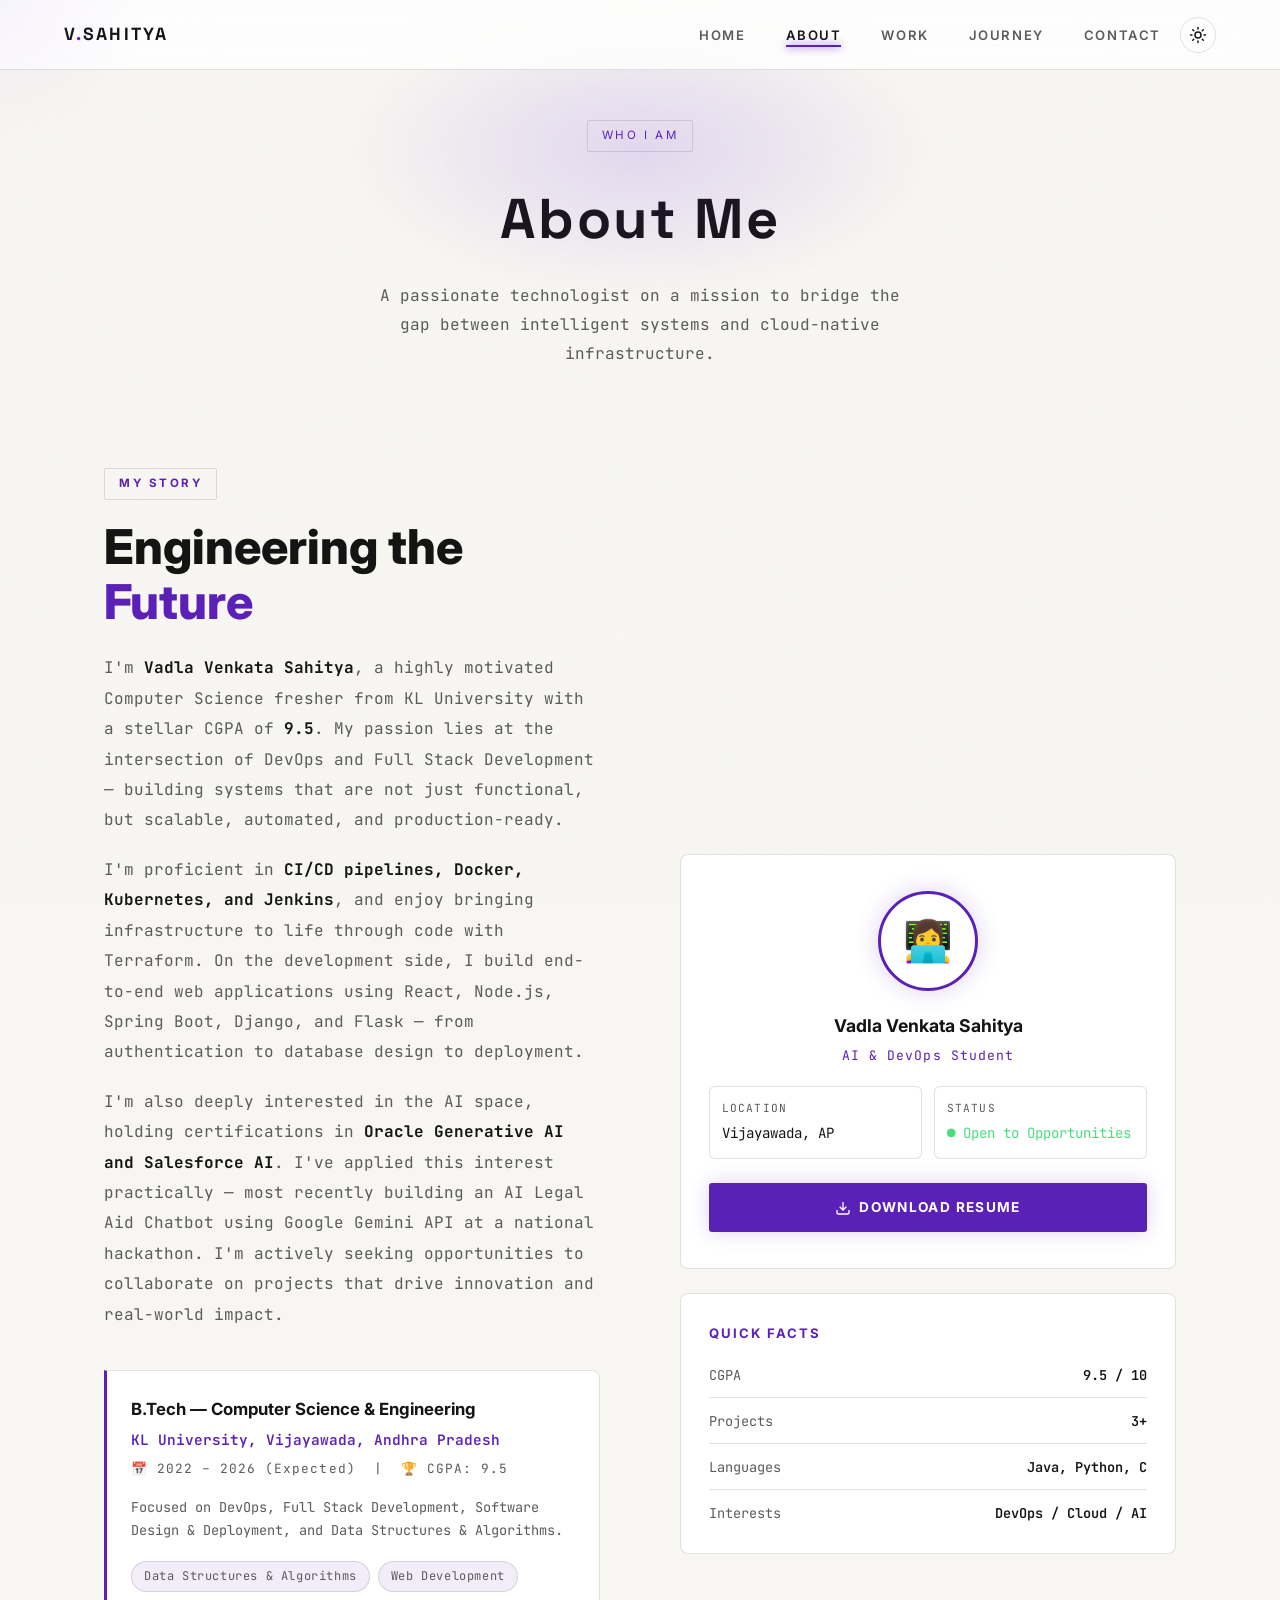
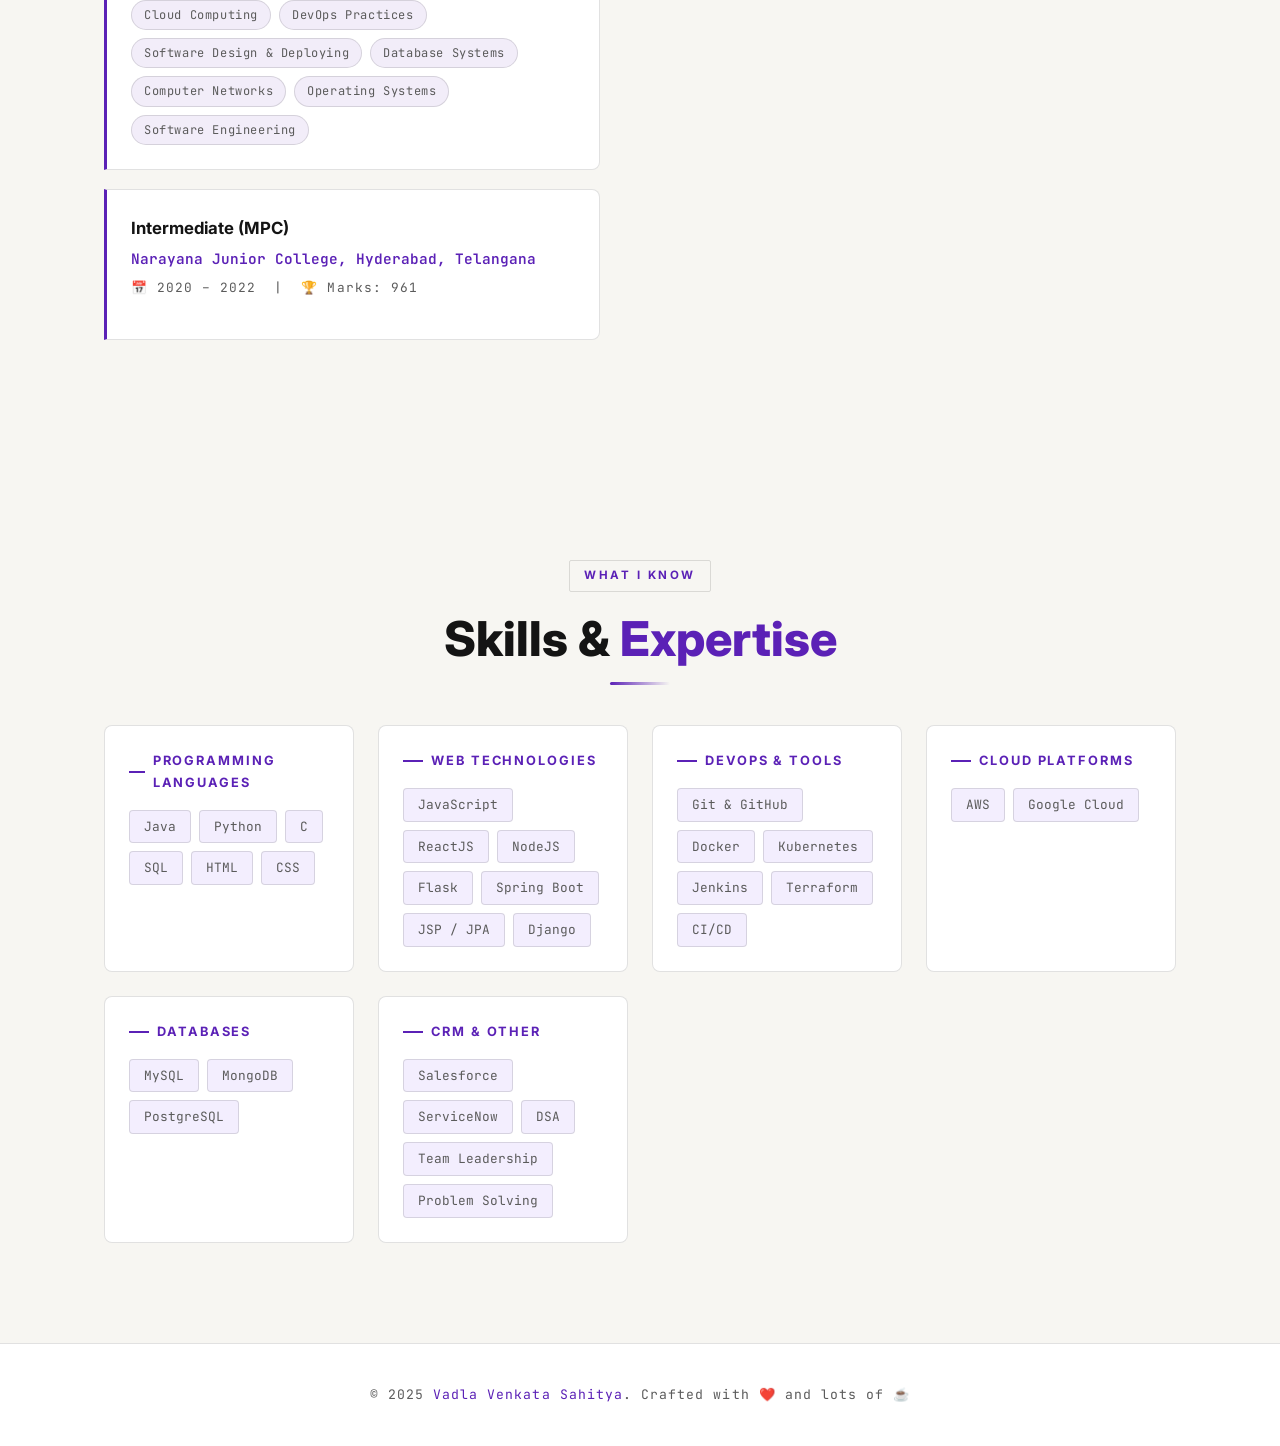
==== portfolio/about.html @ 4f65832b "first commit" ====
<!DOCTYPE html>
<html lang="en">
<head>
  <meta charset="UTF-8" />
  <meta name="viewport" content="width=device-width, initial-scale=1.0" />
  <title>About — Vadla Venkata Sahitya</title>
  <meta name="description" content="Learn about Vadla Venkata Sahitya — AI & DevOps student, education, skills and more." />
  <link rel="stylesheet" href="css/style.css" />
</head>
<body>

  <!-- ── NAVIGATION ─────────────────────────────── -->
  <nav class="nav" id="navbar">
    <a href="index.html" class="nav-logo">V<span>.</span>Sahitya</a>
    <div class="nav-actions">
      <ul class="nav-links">
        <li><a href="index.html">Home</a></li>
        <li><a href="about.html">About</a></li>
        <li><a href="work.html">Work</a></li>
        <li><a href="journey.html">Journey</a></li>
        <li><a href="contact.html">Contact</a></li>
      </ul>
      <button class="theme-toggle" id="themeToggle" type="button" aria-label="Toggle theme" aria-pressed="false">
        <svg class="icon-sun" xmlns="http://www.w3.org/2000/svg" viewBox="0 0 24 24" fill="none" stroke="currentColor" stroke-width="2" stroke-linecap="round" stroke-linejoin="round" aria-hidden="true">
          <circle cx="12" cy="12" r="4" />
          <line x1="12" y1="2" x2="12" y2="4" />
          <line x1="12" y1="20" x2="12" y2="22" />
          <line x1="2" y1="12" x2="4" y2="12" />
          <line x1="20" y1="12" x2="22" y2="12" />
          <line x1="4.93" y1="4.93" x2="6.34" y2="6.34" />
          <line x1="17.66" y1="17.66" x2="19.07" y2="19.07" />
          <line x1="17.66" y1="6.34" x2="19.07" y2="4.93" />
          <line x1="4.93" y1="19.07" x2="6.34" y2="17.66" />
        </svg>
        <svg class="icon-moon" xmlns="http://www.w3.org/2000/svg" viewBox="0 0 24 24" fill="none" stroke="currentColor" stroke-width="2" stroke-linecap="round" stroke-linejoin="round" aria-hidden="true">
          <path d="M21 12.8A9 9 0 1 1 11.2 3a7 7 0 0 0 9.8 9.8z" />
        </svg>
      </button>
      <div class="hamburger" id="hamburger">
        <span></span><span></span><span></span>
      </div>
    </div>
  </nav>

  <div class="nav-mobile" id="navMobile">
    <a href="index.html">Home</a>
    <a href="about.html">About</a>
    <a href="work.html">Work</a>
    <a href="journey.html">Journey</a>
    <a href="contact.html">Contact</a>
  </div>

  <!-- ── PAGE HEADER ────────────────────────────── -->
  <div class="page-header">
    <span class="page-header-tag">Who I Am</span>
    <h1>About Me</h1>
    <p>A passionate technologist on a mission to bridge the gap between intelligent systems and cloud-native infrastructure.</p>
  </div>

  <!-- ── ABOUT SECTION ──────────────────────────── -->
  <section class="section" style="padding-top: 40px;">
    <div class="container">
      <div class="about-grid">

        <!-- Text content -->
        <div class="about-text reveal-left">
          <span class="section-tag">My Story</span>
          <h2 class="section-title" style="margin-bottom:1.5rem;">Engineering the <span>Future</span></h2>

          <p>
            I'm <strong>Vadla Venkata Sahitya</strong>, a highly motivated Computer Science fresher from KL University with a stellar CGPA of <strong>9.5</strong>. My passion lies at the intersection of DevOps and Full Stack Development — building systems that are not just functional, but scalable, automated, and production-ready.
          </p>
          <p>
            I'm proficient in <strong>CI/CD pipelines, Docker, Kubernetes, and Jenkins</strong>, and enjoy bringing infrastructure to life through code with Terraform. On the development side, I build end-to-end web applications using React, Node.js, Spring Boot, Django, and Flask — from authentication to database design to deployment.
          </p>
          <p>
            I'm also deeply interested in the AI space, holding certifications in <strong>Oracle Generative AI and Salesforce AI</strong>. I've applied this interest practically — most recently building an AI Legal Aid Chatbot using Google Gemini API at a national hackathon. I'm actively seeking opportunities to collaborate on projects that drive innovation and real-world impact.
          </p>

          <!-- Education card -->
          <div class="education-card" style="margin-top:2.5rem;">
            <div class="edu-degree">B.Tech — Computer Science & Engineering</div>
            <div class="edu-school">KL University, Vijayawada, Andhra Pradesh</div>
            <div class="edu-year">📅 2022 – 2026 (Expected) &nbsp;|&nbsp; 🏆 CGPA: 9.5</div>
            <p style="font-size:0.85rem; color:var(--text-muted); line-height:1.7;">
              Focused on DevOps, Full Stack Development, Software Design &amp; Deployment, and Data Structures &amp; Algorithms.
            </p>
            <div class="coursework">
              <span class="course-tag">Data Structures & Algorithms</span>
              <span class="course-tag">Web Development</span>
              <span class="course-tag">Cloud Computing</span>
              <span class="course-tag">DevOps Practices</span>
              <span class="course-tag">Software Design & Deploying</span>
              <span class="course-tag">Database Systems</span>
              <span class="course-tag">Computer Networks</span>
              <span class="course-tag">Operating Systems</span>
              <span class="course-tag">Software Engineering</span>
            </div>
          </div>

          <!-- Secondary education -->
          <div class="education-card" style="margin-top:1.2rem;">
            <div class="edu-degree">Intermediate (MPC)</div>
            <div class="edu-school">Narayana Junior College, Hyderabad, Telangana</div>
            <div class="edu-year">📅 2020 – 2022 &nbsp;|&nbsp; 🏆 Marks: 961</div>
          </div>
        </div>

        <!-- Side info -->
        <div class="reveal-right">
          <!-- Profile card -->
          <div class="card" style="margin-bottom:1.5rem; text-align:center; padding: 36px 28px;">
            <div style="width:100px; height:100px; border-radius:50%; background:var(--bg-secondary); border:3px solid var(--purple); margin:0 auto 1.2rem; overflow:hidden; box-shadow:0 0 25px var(--purple-glow);">
              <img src="assets/images/profile.jpg" alt="Profile" style="width:100%; height:100%; object-fit:cover;"
                onerror="this.parentElement.innerHTML='<div style=\'width:100%;height:100%;display:flex;align-items:center;justify-content:center;font-size:2.5rem;\'>👩‍💻</div>'"
              />
            </div>
            <h3 style="font-family:var(--font-heading); font-weight:700; font-size:1.1rem; color:var(--white); margin-bottom:4px;">Vadla Venkata Sahitya</h3>
            <p style="color:var(--purple); font-size:0.82rem; letter-spacing:0.08em; margin-bottom:1.2rem;">AI & DevOps Student</p>
            <div style="display:grid; grid-template-columns:1fr 1fr; gap:12px; text-align:left; margin-bottom:1.5rem;">
              <div style="background:var(--bg-secondary); border:1px solid var(--border); border-radius:6px; padding:12px;">
                <div style="font-size:0.7rem; color:var(--text-muted); letter-spacing:0.1em; text-transform:uppercase; margin-bottom:4px;">Location</div>
                <div style="font-size:0.88rem; color:var(--text-primary);">Vijayawada, AP</div>
              </div>
              <div style="background:var(--bg-secondary); border:1px solid var(--border); border-radius:6px; padding:12px;">
                <div style="font-size:0.7rem; color:var(--text-muted); letter-spacing:0.1em; text-transform:uppercase; margin-bottom:4px;">Status</div>
                <div style="font-size:0.88rem; color:#4ade80;">● Open to Opportunities</div>
              </div>
            </div>
            <a href="assets/resume.pdf" download class="btn btn-primary" style="width:100%; justify-content:center;">
              <svg xmlns="http://www.w3.org/2000/svg" width="16" height="16" fill="none" stroke="currentColor" stroke-width="2" viewBox="0 0 24 24"><path d="M21 15v4a2 2 0 0 1-2 2H5a2 2 0 0 1-2-2v-4"/><polyline points="7 10 12 15 17 10"/><line x1="12" y1="15" x2="12" y2="3"/></svg>
              Download Resume
            </a>
          </div>

          <!-- Quick facts -->
          <div class="card">
            <h4 style="font-family:var(--font-heading); font-size:0.82rem; font-weight:700; letter-spacing:0.15em; text-transform:uppercase; color:var(--purple); margin-bottom:1.2rem;">Quick Facts</h4>
            <div style="display:flex; flex-direction:column; gap:12px;">
              <div style="display:flex; justify-content:space-between; align-items:center; padding-bottom:10px; border-bottom:1px solid var(--border);">
                <span style="font-size:0.85rem; color:var(--text-muted);">CGPA</span>
                <span style="font-size:0.85rem; color:var(--text-primary); font-weight:600;">9.5 / 10</span>
              </div>
              <div style="display:flex; justify-content:space-between; align-items:center; padding-bottom:10px; border-bottom:1px solid var(--border);">
                <span style="font-size:0.85rem; color:var(--text-muted);">Projects</span>
                <span style="font-size:0.85rem; color:var(--text-primary); font-weight:600;">3+</span>
              </div>
              <div style="display:flex; justify-content:space-between; align-items:center; padding-bottom:10px; border-bottom:1px solid var(--border);">
                <span style="font-size:0.85rem; color:var(--text-muted);">Languages</span>
                <span style="font-size:0.85rem; color:var(--text-primary); font-weight:600;">Java, Python, C</span>
              </div>
              <div style="display:flex; justify-content:space-between; align-items:center;">
                <span style="font-size:0.85rem; color:var(--text-muted);">Interests</span>
                <span style="font-size:0.85rem; color:var(--text-primary); font-weight:600;">DevOps / Cloud / AI</span>
              </div>
            </div>
          </div>
        </div>

      </div>
    </div>
  </section>

  <!-- ── SKILLS SECTION ─────────────────────────── -->
  <section class="section skills-section" style="padding-top:40px;">
    <div class="container">
      <div class="reveal" style="text-align:center; margin-bottom:0.5rem;">
        <span class="section-tag">What I Know</span>
        <h2 class="section-title">Skills &amp; <span>Expertise</span></h2>
        <div class="divider" style="margin:1rem auto 0;"></div>
      </div>

      <div class="skills-grid">

        <div class="skill-category reveal delay-1">
          <div class="skill-cat-title">Programming Languages</div>
          <div class="skill-pills">
            <span class="skill-pill">Java</span>
            <span class="skill-pill">Python</span>
            <span class="skill-pill">C</span>
            <span class="skill-pill">SQL</span>
            <span class="skill-pill">HTML</span>
            <span class="skill-pill">CSS</span>
          </div>
        </div>

        <div class="skill-category reveal delay-2">
          <div class="skill-cat-title">Web Technologies</div>
          <div class="skill-pills">
            <span class="skill-pill">JavaScript</span>
            <span class="skill-pill">ReactJS</span>
            <span class="skill-pill">NodeJS</span>
            <span class="skill-pill">Flask</span>
            <span class="skill-pill">Spring Boot</span>
            <span class="skill-pill">JSP / JPA</span>
            <span class="skill-pill">Django</span>
          </div>
        </div>

        <div class="skill-category reveal delay-3">
          <div class="skill-cat-title">DevOps & Tools</div>
          <div class="skill-pills">
            <span class="skill-pill">Git & GitHub</span>
            <span class="skill-pill">Docker</span>
            <span class="skill-pill">Kubernetes</span>
            <span class="skill-pill">Jenkins</span>
            <span class="skill-pill">Terraform</span>
            <span class="skill-pill">CI/CD</span>
          </div>
        </div>

        <div class="skill-category reveal delay-4">
          <div class="skill-cat-title">Cloud Platforms</div>
          <div class="skill-pills">
            <span class="skill-pill">AWS</span>
            <span class="skill-pill">Google Cloud</span>
          </div>
        </div>

        <div class="skill-category reveal delay-1">
          <div class="skill-cat-title">Databases</div>
          <div class="skill-pills">
            <span class="skill-pill">MySQL</span>
            <span class="skill-pill">MongoDB</span>
            <span class="skill-pill">PostgreSQL</span>
          </div>
        </div>

        <div class="skill-category reveal delay-2">
          <div class="skill-cat-title">CRM & Other</div>
          <div class="skill-pills">
            <span class="skill-pill">Salesforce</span>
            <span class="skill-pill">ServiceNow</span>
            <span class="skill-pill">DSA</span>
            <span class="skill-pill">Team Leadership</span>
            <span class="skill-pill">Problem Solving</span>
          </div>
        </div>

      </div>
    </div>
  </section>

  <!-- ── FOOTER ──────────────────────────────────── -->
  <footer>
    <p>&copy; 2025 <span>Vadla Venkata Sahitya</span>. Crafted with ❤️ and lots of ☕</p>
  </footer>

  <script src="js/script.js"></script>
</body>
</html>
---- portfolio/css/style.css ----
/* ============================================================
  PORTFOLIO — Vadla Venkata Sahitya
  Fonts: Space Grotesk (display) + Inter (headings) + JetBrains Mono (body)
  ============================================================ */

@import url('https://fonts.googleapis.com/css2?family=Space+Grotesk:wght@400;700&family=Inter:wght@300;400;500;600&family=JetBrains+Mono:wght@400;500;700&display=swap');

/* ─── CSS VARIABLES ──────────────────────────────────────── */
:root {
  --bg-primary:   #07070f;
  --bg-secondary: #0e0e1c;
  --bg-card:      #111122;
  --bg-card-hover:#16162e;
  --text-primary: #eaeaf5;
  --text-muted:   #8888aa;
  --purple:       #8b5cf6;
  --purple-dim:   #6d28d9;
  --purple-glow:  rgba(139, 92, 246, 0.25);
  --purple-glow2: rgba(139, 92, 246, 0.08);
  --border:       rgba(139, 92, 246, 0.2);
  --border-hover: rgba(139, 92, 246, 0.6);
  --white:        #ffffff;
  --text-on-accent: #ffffff;
  --noise-opacity: 0.4;
  --nav-bg:       rgba(7, 7, 15, 0.85);
  --nav-bg-scrolled: rgba(7, 7, 15, 0.97);
  --nav-height:   70px;
  --transition:   0.35s cubic-bezier(0.4, 0, 0.2, 1);
  --font-display: 'Space Grotesk', sans-serif;
  --font-heading: 'Inter', sans-serif;
  --font-body:    'JetBrains Mono', monospace;
}

:root[data-theme="light"] {
  --bg-primary:   #f7f6f2;
  --bg-secondary: #ffffff;
  --bg-card:      #ffffff;
  --bg-card-hover:#f0eee7;
  --text-primary: #151515;
  --text-muted:   #5b5b5b;
  --purple:       #5b21b6;
  --purple-dim:   #4c1d95;
  --purple-glow:  rgba(91, 33, 182, 0.2);
  --purple-glow2: rgba(91, 33, 182, 0.08);
  --border:       rgba(15, 15, 15, 0.12);
  --border-hover: rgba(15, 15, 15, 0.28);
  --white:        #141414;
  --text-on-accent: #ffffff;
  --noise-opacity: 0.15;
  --nav-bg:       rgba(255, 255, 255, 0.8);
  --nav-bg-scrolled: rgba(255, 255, 255, 0.96);
}

/* ─── RESET ──────────────────────────────────────────────── */
*, *::before, *::after { box-sizing: border-box; margin: 0; padding: 0; }
html { scroll-behavior: smooth; }
body {
  font-family: var(--font-body);
  background: var(--bg-primary);
  color: var(--text-primary);
  line-height: 1.7;
  overflow-x: hidden;
}
a { color: inherit; text-decoration: none; }
img { max-width: 100%; display: block; }
ul { list-style: none; }
button { font-family: var(--font-body); cursor: pointer; border: none; outline: none; }

/* ─── SCROLLBAR ──────────────────────────────────────────── */
::-webkit-scrollbar { width: 6px; }
::-webkit-scrollbar-track { background: var(--bg-primary); }
::-webkit-scrollbar-thumb { background: var(--purple-dim); border-radius: 3px; }

/* ─── NOISE TEXTURE OVERLAY ──────────────────────────────── */
body::before {
  content: '';
  position: fixed;
  inset: 0;
  background-image: url("data:image/svg+xml,%3Csvg viewBox='0 0 256 256' xmlns='http://www.w3.org/2000/svg'%3E%3Cfilter id='noise'%3E%3CfeTurbulence type='fractalNoise' baseFrequency='0.9' numOctaves='4' stitchTiles='stitch'/%3E%3C/filter%3E%3Crect width='100%25' height='100%25' filter='url(%23noise)' opacity='0.03'/%3E%3C/svg%3E");
  pointer-events: none;
  z-index: 0;
  opacity: var(--noise-opacity);
}

/* ─── NAVIGATION ─────────────────────────────────────────── */
.nav {
  position: fixed;
  top: 0; left: 0; right: 0;
  height: var(--nav-height);
  z-index: 1000;
  display: flex;
  align-items: center;
  justify-content: space-between;
  padding: 0 5%;
  background: var(--nav-bg);
  backdrop-filter: blur(20px);
  -webkit-backdrop-filter: blur(20px);
  border-bottom: 1px solid var(--border);
  transition: var(--transition);
}
.nav.scrolled {
  background: var(--nav-bg-scrolled);
  box-shadow: 0 4px 40px rgba(0,0,0,0.6);
}
.nav-logo {
  font-family: var(--font-display);
  font-size: 1.1rem;
  font-weight: 700;
  letter-spacing: 0.12em;
  color: var(--white);
  text-transform: uppercase;
}
.nav-logo span { color: var(--purple); }

.nav-actions {
  display: flex;
  align-items: center;
  gap: 1.2rem;
  margin-left: auto;
}
.nav-links {
  display: flex;
  gap: 2.5rem;
  align-items: center;
}
.nav-links a {
  font-family: var(--font-heading);
  font-size: 0.82rem;
  font-weight: 600;
  letter-spacing: 0.12em;
  text-transform: uppercase;
  color: var(--text-muted);
  transition: color var(--transition);
  position: relative;
}
.nav-links a::after {
  content: '';
  position: absolute;
  bottom: -4px; left: 0;
  width: 0; height: 2px;
  background: var(--purple);
  transition: width var(--transition);
  box-shadow: 0 0 8px var(--purple);
}
.nav-links a:hover,
.nav-links a.active {
  color: var(--white);
}
.nav-links a:hover::after,
.nav-links a.active::after { width: 100%; }

.theme-toggle {
  display: inline-flex;
  align-items: center;
  justify-content: center;
  width: 36px;
  height: 36px;
  padding: 0;
  position: relative;
  color: var(--text-primary);
  background: transparent;
  border: 1px solid var(--border);
  border-radius: 999px;
  transition: var(--transition);
}
.theme-toggle svg {
  width: 18px;
  height: 18px;
  position: absolute;
  transition: opacity var(--transition), transform var(--transition);
}
.theme-toggle .icon-sun { opacity: 0; transform: scale(0.8); }
.theme-toggle .icon-moon { opacity: 1; transform: scale(1); }
:root[data-theme="light"] .theme-toggle .icon-sun { opacity: 1; transform: scale(1); }
:root[data-theme="light"] .theme-toggle .icon-moon { opacity: 0; transform: scale(0.8); }
.theme-toggle:hover {
  border-color: var(--border-hover);
  background: var(--purple-glow2);
}
.theme-toggle:focus-visible {
  outline: 2px solid var(--purple);
  outline-offset: 3px;
}

/* Hamburger */
.hamburger {
  display: none;
  flex-direction: column;
  gap: 5px;
  cursor: pointer;
  padding: 4px;
  z-index: 1100;
}
.hamburger span {
  display: block;
  width: 24px; height: 2px;
  background: var(--text-primary);
  border-radius: 2px;
  transition: var(--transition);
}
.hamburger.open span:nth-child(1) { transform: translateY(7px) rotate(45deg); }
.hamburger.open span:nth-child(2) { opacity: 0; transform: translateX(-8px); }
.hamburger.open span:nth-child(3) { transform: translateY(-7px) rotate(-45deg); }

/* Mobile nav */
.nav-mobile {
  display: none;
  position: fixed;
  inset: 0;
  background: var(--bg-primary);
  z-index: 999;
  flex-direction: column;
  align-items: center;
  justify-content: center;
  gap: 2.5rem;
}
.nav-mobile.open { display: flex; }
.nav-mobile a {
  font-family: var(--font-display);
  font-size: 1.4rem;
  letter-spacing: 0.15em;
  text-transform: uppercase;
  color: var(--text-muted);
  transition: color var(--transition);
}
.nav-mobile a:hover,
.nav-mobile a.active { color: var(--purple); }

/* ─── LAYOUT UTILITIES ───────────────────────────────────── */
.container {
  max-width: 1200px;
  margin: 0 auto;
  padding: 0 5%;
}
.section {
  padding: 100px 0;
  position: relative;
}
.section-tag {
  display: inline-block;
  font-family: var(--font-heading);
  font-size: 0.72rem;
  font-weight: 700;
  letter-spacing: 0.22em;
  text-transform: uppercase;
  color: var(--purple);
  border: 1px solid var(--border);
  padding: 5px 14px;
  border-radius: 2px;
  margin-bottom: 1.2rem;
}
.section-title {
  font-family: var(--font-heading);
  font-size: clamp(2rem, 4vw, 3rem);
  font-weight: 800;
  color: var(--white);
  line-height: 1.15;
  margin-bottom: 1rem;
}
.section-title span { color: var(--purple); }
.section-sub {
  color: var(--text-muted);
  font-size: 1.05rem;
  max-width: 600px;
  line-height: 1.8;
}
.divider {
  width: 60px; height: 3px;
  background: linear-gradient(90deg, var(--purple), transparent);
  margin: 1.2rem 0 2.5rem;
  border-radius: 2px;
}

/* ─── BUTTONS ────────────────────────────────────────────── */
.btn {
  display: inline-flex;
  align-items: center;
  gap: 8px;
  padding: 13px 30px;
  font-family: var(--font-heading);
  font-size: 0.85rem;
  font-weight: 700;
  letter-spacing: 0.1em;
  text-transform: uppercase;
  border-radius: 3px;
  transition: var(--transition);
  position: relative;
  overflow: hidden;
}
.btn-primary {
  background: var(--purple);
  color: var(--text-on-accent);
  box-shadow: 0 0 20px var(--purple-glow);
}
.btn-primary:hover {
  background: #7c3aed;
  box-shadow: 0 0 35px rgba(139, 92, 246, 0.5), 0 0 70px rgba(139, 92, 246, 0.2);
  transform: translateY(-2px);
}
.btn-outline {
  background: transparent;
  color: var(--text-primary);
  border: 1px solid var(--border-hover);
}
.btn-outline:hover {
  background: var(--purple-glow2);
  border-color: var(--purple);
  color: var(--white);
  transform: translateY(-2px);
  box-shadow: 0 0 20px var(--purple-glow);
}

/* ─── CARDS ──────────────────────────────────────────────── */
.card {
  background: var(--bg-card);
  border: 1px solid var(--border);
  border-radius: 8px;
  padding: 28px;
  transition: var(--transition);
  position: relative;
  overflow: hidden;
}
.card::before {
  content: '';
  position: absolute;
  inset: 0;
  background: linear-gradient(135deg, var(--purple-glow2) 0%, transparent 60%);
  opacity: 0;
  transition: opacity var(--transition);
}
.card:hover {
  border-color: var(--border-hover);
  background: var(--bg-card-hover);
  transform: translateY(-5px);
  box-shadow: 0 10px 40px rgba(0,0,0,0.4), 0 0 30px var(--purple-glow);
}
.card:hover::before { opacity: 1; }

/* ─── EXPERIENCE HIGHLIGHT ───────────────────────────────── */
.experience-card {
  background: var(--bg-card);
  border: 1px solid var(--border);
  border-radius: 12px;
  padding: 28px;
  position: relative;
  overflow: hidden;
  box-shadow: 0 10px 40px rgba(0,0,0,0.35);
}
.experience-card.featured {
  border: 2px solid var(--purple);
  box-shadow: 0 14px 50px rgba(0,0,0,0.45), 0 0 35px var(--purple-glow);
}
.experience-card.featured::after {
  content: '';
  position: absolute;
  inset: 1px;
  border-radius: 10px;
  border: 1px solid rgba(255, 255, 255, 0.08);
  pointer-events: none;
}
.experience-card::before {
  content: '';
  position: absolute;
  inset: 0;
  background: linear-gradient(120deg, var(--purple-glow2) 0%, transparent 70%);
  opacity: 0.8;
  pointer-events: none;
}
.experience-header {
  display: flex;
  flex-wrap: wrap;
  gap: 0.8rem 1.5rem;
  align-items: baseline;
  margin-bottom: 0.6rem;
}
.experience-role {
  font-family: var(--font-heading);
  font-size: 1.05rem;
  font-weight: 700;
  color: var(--white);
}
.experience-company {
  color: var(--purple);
  font-weight: 700;
  letter-spacing: 0.04em;
}
.experience-meta {
  color: var(--text-muted);
  font-size: 0.86rem;
  letter-spacing: 0.04em;
}
.experience-list {
  margin-top: 1rem;
  display: grid;
  gap: 0.7rem;
}
.experience-list li {
  color: var(--text-muted);
  line-height: 1.7;
  font-size: 0.9rem;
}
.experience-badge {
  display: inline-flex;
  align-items: center;
  gap: 8px;
  font-family: var(--font-heading);
  font-size: 0.7rem;
  text-transform: uppercase;
  letter-spacing: 0.18em;
  color: var(--text-primary);
  border: 1px solid var(--border);
  border-radius: 999px;
  padding: 6px 14px;
  background: var(--bg-secondary);
}

/* ─── FOOTER ─────────────────────────────────────────────── */
footer {
  background: var(--bg-secondary);
  border-top: 1px solid var(--border);
  padding: 2.5rem 5%;
  text-align: center;
}
footer p {
  font-size: 0.82rem;
  color: var(--text-muted);
  letter-spacing: 0.08em;
}
footer span { color: var(--purple); }

/* ─── SCROLL REVEAL ANIMATION ────────────────────────────── */
.reveal {
  opacity: 0;
  transform: translateY(30px);
  transition: opacity 0.7s ease, transform 0.7s ease;
}
.reveal.visible {
  opacity: 1;
  transform: translateY(0);
}
.reveal-left {
  opacity: 0;
  transform: translateX(-40px);
  transition: opacity 0.7s ease, transform 0.7s ease;
}
.reveal-left.visible {
  opacity: 1;
  transform: translateX(0);
}
.reveal-right {
  opacity: 0;
  transform: translateX(40px);
  transition: opacity 0.7s ease, transform 0.7s ease;
}
.reveal-right.visible {
  opacity: 1;
  transform: translateX(0);
}
.delay-1 { transition-delay: 0.1s; }
.delay-2 { transition-delay: 0.2s; }
.delay-3 { transition-delay: 0.3s; }
.delay-4 { transition-delay: 0.4s; }
.delay-5 { transition-delay: 0.5s; }

/* ━━━━━━━━━━━━━━━━━━━━━━━━━━━━━━━━━━━━━━━━━━━━━━━━━━━━━━━━
   HOME PAGE
━━━━━━━━━━━━━━━━━━━━━━━━━━━━━━━━━━━━━━━━━━━━━━━━━━━━━━━━ */

/* Hero */
.hero {
  min-height: 100vh;
  display: flex;
  align-items: center;
  padding-top: var(--nav-height);
  position: relative;
  overflow: hidden;
}

/* Animated gradient bg */
.hero-bg {
  position: absolute;
  inset: 0;
  z-index: 0;
}
.hero-bg::before {
  content: '';
  position: absolute;
  top: -20%; left: -20%;
  width: 60%; height: 60%;
  background: radial-gradient(ellipse, rgba(109, 40, 217, 0.18) 0%, transparent 70%);
  animation: driftA 12s ease-in-out infinite alternate;
}
.hero-bg::after {
  content: '';
  position: absolute;
  bottom: -20%; right: -10%;
  width: 50%; height: 50%;
  background: radial-gradient(ellipse, rgba(139, 92, 246, 0.1) 0%, transparent 70%);
  animation: driftB 15s ease-in-out infinite alternate;
}
@keyframes driftA {
  from { transform: translate(0, 0) scale(1); }
  to   { transform: translate(8%, 5%) scale(1.1); }
}
@keyframes driftB {
  from { transform: translate(0, 0) scale(1); }
  to   { transform: translate(-6%, -4%) scale(1.15); }
}

/* Grid lines bg */
.hero-grid {
  position: absolute;
  inset: 0;
  background-image:
    linear-gradient(rgba(139, 92, 246, 0.04) 1px, transparent 1px),
    linear-gradient(90deg, rgba(139, 92, 246, 0.04) 1px, transparent 1px);
  background-size: 60px 60px;
  z-index: 0;
}

.hero-content {
  position: relative;
  z-index: 1;
  display: grid;
  grid-template-columns: 1fr 1fr;
  gap: 5rem;
  align-items: center;
  width: 100%;
  max-width: 1200px;
  margin: 0 auto;
  padding: 0 5%;
}

.hero-text { animation: fadeInUp 0.9s ease forwards; }
.hero-greeting {
  font-family: var(--font-heading);
  font-size: 0.85rem;
  letter-spacing: 0.25em;
  text-transform: uppercase;
  color: var(--purple);
  margin-bottom: 1.2rem;
  display: flex;
  align-items: center;
  gap: 12px;
}
.hero-greeting::before {
  content: '';
  width: 30px; height: 2px;
  background: var(--purple);
  box-shadow: 0 0 8px var(--purple);
}
.hero-name {
  font-family: var(--font-display);
  font-size: clamp(2.2rem, 5vw, 4rem);
  font-weight: 700;
  line-height: 1.1;
  letter-spacing: 0.04em;
  color: var(--white);
  margin-bottom: 0.5rem;
}
.hero-name-underline {
  width: 80px; height: 4px;
  background: linear-gradient(90deg, var(--purple), #c084fc);
  border-radius: 2px;
  margin: 0.8rem 0 1.5rem;
  box-shadow: 0 0 20px rgba(139, 92, 246, 0.6);
  animation: glowPulse 2.5s ease-in-out infinite;
}
@keyframes glowPulse {
  0%, 100% { box-shadow: 0 0 15px rgba(139, 92, 246, 0.5); }
  50%       { box-shadow: 0 0 30px rgba(139, 92, 246, 0.9), 0 0 60px rgba(139, 92, 246, 0.3); }
}
.hero-role {
  font-family: var(--font-heading);
  font-size: clamp(0.9rem, 2vw, 1.1rem);
  font-weight: 600;
  color: var(--purple);
  letter-spacing: 0.05em;
  margin-bottom: 1.2rem;
}
.hero-desc {
  color: var(--text-muted);
  font-size: 1.05rem;
  line-height: 1.9;
  margin-bottom: 2.5rem;
  max-width: 480px;
}
.hero-btns {
  display: flex;
  gap: 1.2rem;
  flex-wrap: wrap;
}

/* Profile image */
.hero-image {
  display: flex;
  justify-content: center;
  align-items: center;
  animation: fadeInRight 0.9s 0.2s ease both;
}
.hero-image-frame {
  position: relative;
  width: 340px; height: 400px;
}
.hero-image-frame::before {
  content: '';
  position: absolute;
  top: -12px; left: -12px; right: 12px; bottom: 12px;
  border: 2px solid var(--purple);
  border-radius: 12px;
  opacity: 0.4;
  z-index: -1;
  animation: glowPulse 3s ease-in-out infinite;
}
.hero-image-frame::after {
  content: '';
  position: absolute;
  top: 12px; left: 12px; right: -12px; bottom: -12px;
  border: 1px solid var(--border);
  border-radius: 12px;
  z-index: -1;
}
.hero-img {
  width: 100%; height: 100%;
  object-fit: cover;
  border-radius: 10px;
  filter: grayscale(20%) contrast(1.05);
}
.hero-img-placeholder {
  width: 100%; height: 100%;
  border-radius: 10px;
  background: var(--bg-card);
  border: 1px solid var(--border);
  display: flex;
  flex-direction: column;
  align-items: center;
  justify-content: center;
  gap: 1rem;
}
.hero-img-placeholder svg {
  width: 80px; height: 80px;
  color: var(--purple);
  opacity: 0.5;
}
.hero-img-placeholder p {
  font-size: 0.8rem;
  color: var(--text-muted);
  letter-spacing: 0.1em;
}

/* Scroll indicator */
.scroll-indicator {
  position: absolute;
  bottom: 2.5rem;
  left: 50%;
  transform: translateX(-50%);
  display: flex;
  flex-direction: column;
  align-items: center;
  gap: 8px;
  z-index: 1;
}
.scroll-mouse {
  width: 24px; height: 38px;
  border: 2px solid var(--border-hover);
  border-radius: 12px;
  display: flex;
  justify-content: center;
  padding-top: 6px;
}
.scroll-dot {
  width: 4px; height: 8px;
  background: var(--purple);
  border-radius: 2px;
  animation: scrollDot 1.8s ease-in-out infinite;
}
@keyframes scrollDot {
  0%   { transform: translateY(0); opacity: 1; }
  80%  { transform: translateY(12px); opacity: 0; }
  100% { transform: translateY(0); opacity: 0; }
}
.scroll-label {
  font-size: 0.68rem;
  letter-spacing: 0.2em;
  text-transform: uppercase;
  color: var(--text-muted);
}

/* Stats strip */
.hero-stats {
  background: var(--bg-secondary);
  border-top: 1px solid var(--border);
  border-bottom: 1px solid var(--border);
  padding: 2rem 0;
}
.hero-stats-inner {
  display: grid;
  grid-template-columns: repeat(4, 1fr);
  gap: 1rem;
  text-align: center;
}
.stat-item {
  padding: 1rem;
}
.stat-num {
  font-family: var(--font-display);
  font-size: 2.2rem;
  font-weight: 700;
  color: var(--purple);
  line-height: 1;
}
.stat-label {
  font-size: 0.78rem;
  letter-spacing: 0.1em;
  text-transform: uppercase;
  color: var(--text-muted);
  margin-top: 0.4rem;
}

@keyframes fadeInUp {
  from { opacity: 0; transform: translateY(40px); }
  to   { opacity: 1; transform: translateY(0); }
}
@keyframes fadeInRight {
  from { opacity: 0; transform: translateX(40px); }
  to   { opacity: 1; transform: translateX(0); }
}


/* ━━━━━━━━━━━━━━━━━━━━━━━━━━━━━━━━━━━━━━━━━━━━━━━━━━━━━━━━
   ABOUT PAGE
━━━━━━━━━━━━━━━━━━━━━━━━━━━━━━━━━━━━━━━━━━━━━━━━━━━━━━━━ */
.about-grid {
  display: grid;
  grid-template-columns: 1fr 1fr;
  gap: 5rem;
  align-items: center;
}
.about-text p {
  color: var(--text-muted);
  margin-bottom: 1.2rem;
  line-height: 1.9;
}
.about-text p strong { color: var(--text-primary); }

.education-card {
  margin-top: 2rem;
  padding: 24px;
  background: var(--bg-card);
  border: 1px solid var(--border);
  border-left: 3px solid var(--purple);
  border-radius: 0 8px 8px 0;
}
.edu-degree {
  font-family: var(--font-heading);
  font-weight: 700;
  font-size: 1.05rem;
  color: var(--white);
  margin-bottom: 4px;
}
.edu-school {
  color: var(--purple);
  font-size: 0.9rem;
  font-weight: 600;
  margin-bottom: 6px;
}
.edu-year {
  font-size: 0.8rem;
  color: var(--text-muted);
  letter-spacing: 0.08em;
  margin-bottom: 1rem;
}
.coursework {
  display: flex;
  flex-wrap: wrap;
  gap: 8px;
  margin-top: 1rem;
}
.course-tag {
  background: var(--purple-glow2);
  border: 1px solid var(--border);
  color: var(--text-muted);
  padding: 4px 12px;
  border-radius: 20px;
  font-size: 0.75rem;
  letter-spacing: 0.05em;
  transition: var(--transition);
}
.course-tag:hover {
  border-color: var(--purple);
  color: var(--purple);
}

/* Skills grid */
.skills-section { margin-top: 5rem; }
.skills-grid {
  display: grid;
  grid-template-columns: repeat(auto-fit, minmax(240px, 1fr));
  gap: 1.5rem;
  margin-top: 2.5rem;
}
.skill-category {
  background: var(--bg-card);
  border: 1px solid var(--border);
  border-radius: 8px;
  padding: 24px;
  transition: var(--transition);
}
.skill-category:hover {
  border-color: var(--border-hover);
  box-shadow: 0 0 30px var(--purple-glow);
}
.skill-cat-title {
  font-family: var(--font-heading);
  font-size: 0.8rem;
  font-weight: 700;
  letter-spacing: 0.15em;
  text-transform: uppercase;
  color: var(--purple);
  margin-bottom: 1rem;
  display: flex;
  align-items: center;
  gap: 8px;
}
.skill-cat-title::before {
  content: '';
  width: 20px; height: 2px;
  background: var(--purple);
}
.skill-pills {
  display: flex;
  flex-wrap: wrap;
  gap: 8px;
}
.skill-pill {
  background: rgba(139, 92, 246, 0.1);
  border: 1px solid var(--border);
  color: var(--text-muted);
  padding: 5px 14px;
  border-radius: 4px;
  font-size: 0.8rem;
  transition: var(--transition);
}
.skill-pill:hover {
  background: var(--purple-glow);
  border-color: var(--purple);
  color: var(--white);
}


/* ━━━━━━━━━━━━━━━━━━━━━━━━━━━━━━━━━━━━━━━━━━━━━━━━━━━━━━━━
   WORK PAGE
━━━━━━━━━━━━━━━━━━━━━━━━━━━━━━━━━━━━━━━━━━━━━━━━━━━━━━━━ */
.projects-grid {
  display: grid;
  grid-template-columns: repeat(auto-fit, minmax(320px, 1fr));
  gap: 1.8rem;
  margin-top: 3rem;
}
.project-card {
  background: var(--bg-card);
  border: 1px solid var(--border);
  border-radius: 10px;
  padding: 30px;
  transition: var(--transition);
  position: relative;
  overflow: hidden;
  display: flex;
  flex-direction: column;
}
.project-card::before {
  content: '';
  position: absolute;
  top: 0; left: 0; right: 0;
  height: 3px;
  background: linear-gradient(90deg, var(--purple), #c084fc);
  transform: scaleX(0);
  transform-origin: left;
  transition: transform var(--transition);
}
.project-card:hover {
  border-color: var(--border-hover);
  transform: translateY(-6px);
  box-shadow: 0 15px 50px rgba(0,0,0,0.5), 0 0 40px var(--purple-glow);
}
.project-card:hover::before { transform: scaleX(1); }

.project-num {
  font-family: var(--font-display);
  font-size: 0.65rem;
  letter-spacing: 0.2em;
  color: var(--purple);
  opacity: 0.7;
  margin-bottom: 1rem;
}
.project-title {
  font-family: var(--font-heading);
  font-size: 1.15rem;
  font-weight: 700;
  color: var(--white);
  margin-bottom: 0.8rem;
}
.project-desc {
  color: var(--text-muted);
  font-size: 0.9rem;
  line-height: 1.8;
  margin-bottom: 1.5rem;
  flex: 1;
}
.tech-stack {
  display: flex;
  flex-wrap: wrap;
  gap: 6px;
  margin-bottom: 1.8rem;
}
.tech-tag {
  background: rgba(139, 92, 246, 0.12);
  border: 1px solid var(--border);
  color: var(--purple);
  padding: 3px 10px;
  border-radius: 3px;
  font-size: 0.72rem;
  font-family: var(--font-heading);
  letter-spacing: 0.05em;
  font-weight: 600;
}
.project-links {
  display: flex;
  gap: 1rem;
  align-items: center;
}
.project-link {
  display: flex;
  align-items: center;
  gap: 6px;
  font-size: 0.8rem;
  font-family: var(--font-heading);
  font-weight: 600;
  letter-spacing: 0.08em;
  text-transform: uppercase;
  color: var(--text-muted);
  transition: color var(--transition);
}
.project-link:hover { color: var(--purple); }
.project-link svg { width: 16px; height: 16px; }

/* Tech skills grid */
.tech-skills-section { margin-top: 6rem; }
.tech-skills-grid {
  display: grid;
  grid-template-columns: repeat(auto-fit, minmax(200px, 1fr));
  gap: 1.2rem;
  margin-top: 2.5rem;
}
.tech-skill-card {
  background: var(--bg-card);
  border: 1px solid var(--border);
  border-radius: 8px;
  padding: 20px;
  transition: var(--transition);
  text-align: center;
}
.tech-skill-card:hover {
  border-color: var(--border-hover);
  box-shadow: 0 0 25px var(--purple-glow);
}
.tech-skill-icon {
  font-size: 2rem;
  margin-bottom: 0.6rem;
}
.tech-skill-name {
  font-family: var(--font-heading);
  font-size: 0.82rem;
  font-weight: 600;
  color: var(--text-primary);
  margin-bottom: 3px;
}
.tech-skill-type {
  font-size: 0.7rem;
  color: var(--text-muted);
  letter-spacing: 0.08em;
}


/* ━━━━━━━━━━━━━━━━━━━━━━━━━━━━━━━━━━━━━━━━━━━━━━━━━━━━━━━━
   JOURNEY PAGE — TIMELINE
━━━━━━━━━━━━━━━━━━━━━━━━━━━━━━━━━━━━━━━━━━━━━━━━━━━━━━━━ */
.timeline {
  position: relative;
  max-width: 800px;
  margin: 0 auto;
  padding-top: 2rem;
}
.timeline::before {
  content: '';
  position: absolute;
  top: 0; bottom: 0;
  left: 24px;
  width: 2px;
  background: linear-gradient(180deg, var(--purple), transparent);
}
.timeline-item {
  display: grid;
  grid-template-columns: 60px 1fr;
  gap: 1.5rem;
  margin-bottom: 3rem;
  position: relative;
}
.timeline-dot {
  width: 50px; height: 50px;
  background: var(--bg-card);
  border: 2px solid var(--purple);
  border-radius: 50%;
  display: flex;
  align-items: center;
  justify-content: center;
  font-size: 1.2rem;
  box-shadow: 0 0 20px var(--purple-glow);
  flex-shrink: 0;
  z-index: 1;
  transition: var(--transition);
}
.timeline-item:hover .timeline-dot {
  background: var(--purple);
  box-shadow: 0 0 35px rgba(139, 92, 246, 0.7);
}
.timeline-card {
  background: var(--bg-card);
  border: 1px solid var(--border);
  border-radius: 8px;
  padding: 24px;
  transition: var(--transition);
}
.timeline-item:hover .timeline-card {
  border-color: var(--border-hover);
  box-shadow: 0 8px 30px rgba(0,0,0,0.3), 0 0 20px var(--purple-glow);
}
.timeline-item.featured .timeline-card {
  border-color: var(--purple);
  box-shadow: 0 12px 40px rgba(0,0,0,0.4), 0 0 28px var(--purple-glow);
}
.timeline-item.featured .timeline-dot {
  background: var(--purple);
  box-shadow: 0 0 40px rgba(139, 92, 246, 0.8);
  color: var(--text-on-accent);
}
.timeline-period {
  font-size: 0.72rem;
  font-family: var(--font-heading);
  letter-spacing: 0.15em;
  text-transform: uppercase;
  color: var(--purple);
  margin-bottom: 6px;
}
.timeline-title {
  font-family: var(--font-heading);
  font-size: 1.1rem;
  font-weight: 700;
  color: var(--white);
  margin-bottom: 4px;
}
.timeline-org {
  font-size: 0.88rem;
  font-weight: 600;
  color: var(--text-muted);
  margin-bottom: 1rem;
}
.timeline-desc {
  color: var(--text-muted);
  font-size: 0.9rem;
  line-height: 1.8;
  margin-bottom: 1rem;
}
.timeline-tags {
  display: flex;
  flex-wrap: wrap;
  gap: 6px;
}
.timeline-tag {
  background: var(--purple-glow2);
  border: 1px solid var(--border);
  color: var(--text-muted);
  padding: 3px 10px;
  border-radius: 3px;
  font-size: 0.72rem;
}

/* Achievement cards */
.achievements-grid {
  display: grid;
  grid-template-columns: repeat(auto-fit, minmax(260px, 1fr));
  gap: 1.5rem;
  margin-top: 2.5rem;
}
.achievement-card {
  background: var(--bg-card);
  border: 1px solid var(--border);
  border-radius: 8px;
  padding: 24px;
  transition: var(--transition);
  display: flex;
  gap: 1rem;
  align-items: flex-start;
}
.achievement-card:hover {
  border-color: var(--border-hover);
  box-shadow: 0 0 25px var(--purple-glow);
  transform: translateY(-3px);
}
.achievement-icon {
  font-size: 1.8rem;
  flex-shrink: 0;
  margin-top: 2px;
}
.achievement-title {
  font-family: var(--font-heading);
  font-size: 0.95rem;
  font-weight: 700;
  color: var(--white);
  margin-bottom: 4px;
}
.achievement-desc {
  font-size: 0.82rem;
  color: var(--text-muted);
  line-height: 1.7;
}


/* ━━━━━━━━━━━━━━━━━━━━━━━━━━━━━━━━━━━━━━━━━━━━━━━━━━━━━━━━
   CONTACT PAGE
━━━━━━━━━━━━━━━━━━━━━━━━━━━━━━━━━━━━━━━━━━━━━━━━━━━━━━━━ */
.contact-grid {
  display: grid;
  grid-template-columns: 1fr 1.4fr;
  gap: 4rem;
  align-items: start;
  margin-top: 3rem;
}
.contact-info-title {
  font-family: var(--font-heading);
  font-size: 1.3rem;
  font-weight: 700;
  color: var(--white);
  margin-bottom: 0.5rem;
}
.contact-info-sub {
  color: var(--text-muted);
  font-size: 0.9rem;
  line-height: 1.8;
  margin-bottom: 2rem;
}
.contact-links {
  display: flex;
  flex-direction: column;
  gap: 1rem;
}
.contact-link-item {
  display: flex;
  align-items: center;
  gap: 1rem;
  padding: 14px 18px;
  background: var(--bg-card);
  border: 1px solid var(--border);
  border-radius: 8px;
  transition: var(--transition);
  color: var(--text-muted);
}
.contact-link-item:hover {
  border-color: var(--border-hover);
  color: var(--white);
  background: var(--bg-card-hover);
  transform: translateX(5px);
  box-shadow: 0 0 20px var(--purple-glow);
}
.contact-link-icon {
  width: 40px; height: 40px;
  background: var(--purple-glow2);
  border: 1px solid var(--border);
  border-radius: 8px;
  display: flex;
  align-items: center;
  justify-content: center;
  flex-shrink: 0;
  transition: var(--transition);
}
.contact-link-item:hover .contact-link-icon {
  background: var(--purple);
  border-color: var(--purple);
}
.contact-link-icon svg { width: 18px; height: 18px; }
.contact-link-text strong {
  display: block;
  font-size: 0.82rem;
  font-family: var(--font-heading);
  letter-spacing: 0.08em;
  text-transform: uppercase;
  color: var(--text-primary);
  margin-bottom: 2px;
}
.contact-link-text span {
  font-size: 0.85rem;
  color: var(--text-muted);
}

/* Contact Form */
.contact-form {
  background: var(--bg-card);
  border: 1px solid var(--border);
  border-radius: 12px;
  padding: 40px;
}
.form-title {
  font-family: var(--font-heading);
  font-size: 1.2rem;
  font-weight: 700;
  color: var(--white);
  margin-bottom: 2rem;
}
.form-group {
  margin-bottom: 1.5rem;
}
.form-group label {
  display: block;
  font-size: 0.78rem;
  font-family: var(--font-heading);
  font-weight: 600;
  letter-spacing: 0.12em;
  text-transform: uppercase;
  color: var(--text-muted);
  margin-bottom: 8px;
}
.form-group input,
.form-group textarea {
  width: 100%;
  background: var(--bg-secondary);
  border: 1px solid var(--border);
  border-radius: 6px;
  padding: 13px 16px;
  color: var(--text-primary);
  font-family: var(--font-body);
  font-size: 0.95rem;
  transition: var(--transition);
  outline: none;
  resize: vertical;
}
.form-group input:focus,
.form-group textarea:focus {
  border-color: var(--purple);
  box-shadow: 0 0 20px var(--purple-glow);
  background: var(--bg-card);
}
.form-group input::placeholder,
.form-group textarea::placeholder { color: var(--text-muted); opacity: 0.6; }
.form-group textarea { min-height: 130px; }
.form-error {
  display: block;
  font-size: 0.75rem;
  color: #f87171;
  margin-top: 5px;
  display: none;
}
.form-error.show { display: block; }
.form-success {
  display: none;
  text-align: center;
  padding: 1rem;
  background: rgba(139, 92, 246, 0.1);
  border: 1px solid var(--border-hover);
  border-radius: 6px;
  color: var(--purple);
  font-family: var(--font-heading);
  font-size: 0.9rem;
  letter-spacing: 0.05em;
  margin-top: 1rem;
}
.form-success.show { display: block; }

.btn-submit {
  width: 100%;
  padding: 15px;
  font-size: 0.88rem;
  background: var(--purple);
  color: var(--white);
  border-radius: 6px;
  font-family: var(--font-heading);
  font-weight: 700;
  letter-spacing: 0.12em;
  text-transform: uppercase;
  cursor: pointer;
  transition: var(--transition);
  position: relative;
  overflow: hidden;
}
.btn-submit::before {
  content: '';
  position: absolute;
  inset: 0;
  background: rgba(255,255,255,0.1);
  transform: translateX(-100%) skew(-15deg);
  transition: transform 0.5s ease;
}
.btn-submit:hover {
  background: #7c3aed;
  box-shadow: 0 0 30px rgba(139, 92, 246, 0.5);
  transform: translateY(-2px);
}
.btn-submit:hover::before { transform: translateX(120%) skew(-15deg); }

/* Page header banner */
.page-header {
  padding: 120px 0 60px;
  text-align: center;
  position: relative;
  overflow: hidden;
}
.page-header::before {
  content: '';
  position: absolute;
  top: 0; left: 50%; transform: translateX(-50%);
  width: 600px; height: 300px;
  background: radial-gradient(ellipse, rgba(109, 40, 217, 0.15) 0%, transparent 70%);
  pointer-events: none;
}
.page-header-tag {
  display: inline-block;
  font-family: var(--font-heading);
  font-size: 0.72rem;
  letter-spacing: 0.22em;
  text-transform: uppercase;
  color: var(--purple);
  border: 1px solid var(--border);
  padding: 5px 14px;
  border-radius: 2px;
  margin-bottom: 1.2rem;
}
.page-header h1 {
  font-family: var(--font-display);
  font-size: clamp(2rem, 5vw, 3.5rem);
  font-weight: 700;
  color: var(--white);
  letter-spacing: 0.04em;
  margin-bottom: 1rem;
}
.page-header p {
  color: var(--text-muted);
  max-width: 550px;
  margin: 0 auto;
  font-size: 1rem;
  line-height: 1.8;
}

/* ─── RESPONSIVE ─────────────────────────────────────────── */
@media (max-width: 1024px) {
  .hero-content { grid-template-columns: 1fr; gap: 3rem; text-align: center; }
  .hero-text .hero-greeting { justify-content: center; }
  .hero-text .hero-name-underline { margin: 0.8rem auto 1.5rem; }
  .hero-text .hero-desc { margin: 0 auto 2.5rem; }
  .hero-btns { justify-content: center; }
  .hero-image { order: -1; }
  .about-grid { grid-template-columns: 1fr; gap: 3rem; }
  .contact-grid { grid-template-columns: 1fr; gap: 3rem; }
}

@media (max-width: 768px) {
  .nav-links { display: none; }
  .nav-actions { gap: 0.6rem; }
  .hamburger { display: flex; }
  .theme-toggle { width: 32px; height: 32px; }
  .hero-stats-inner { grid-template-columns: repeat(2, 1fr); }
  .hero-image-frame { width: 280px; height: 320px; }
  .timeline::before { left: 20px; }
  .timeline-item { grid-template-columns: 48px 1fr; }
  .timeline-dot { width: 42px; height: 42px; }
  .contact-form { padding: 24px; }
  .section { padding: 70px 0; }
  .projects-grid { grid-template-columns: 1fr; }
}

@media (max-width: 480px) {
  .hero-stats-inner { grid-template-columns: repeat(2, 1fr); gap: 0; }
  .hero-image-frame { width: 240px; height: 280px; }
  .btn { padding: 11px 22px; font-size: 0.78rem; }
  .stat-num { font-size: 1.8rem; }
}
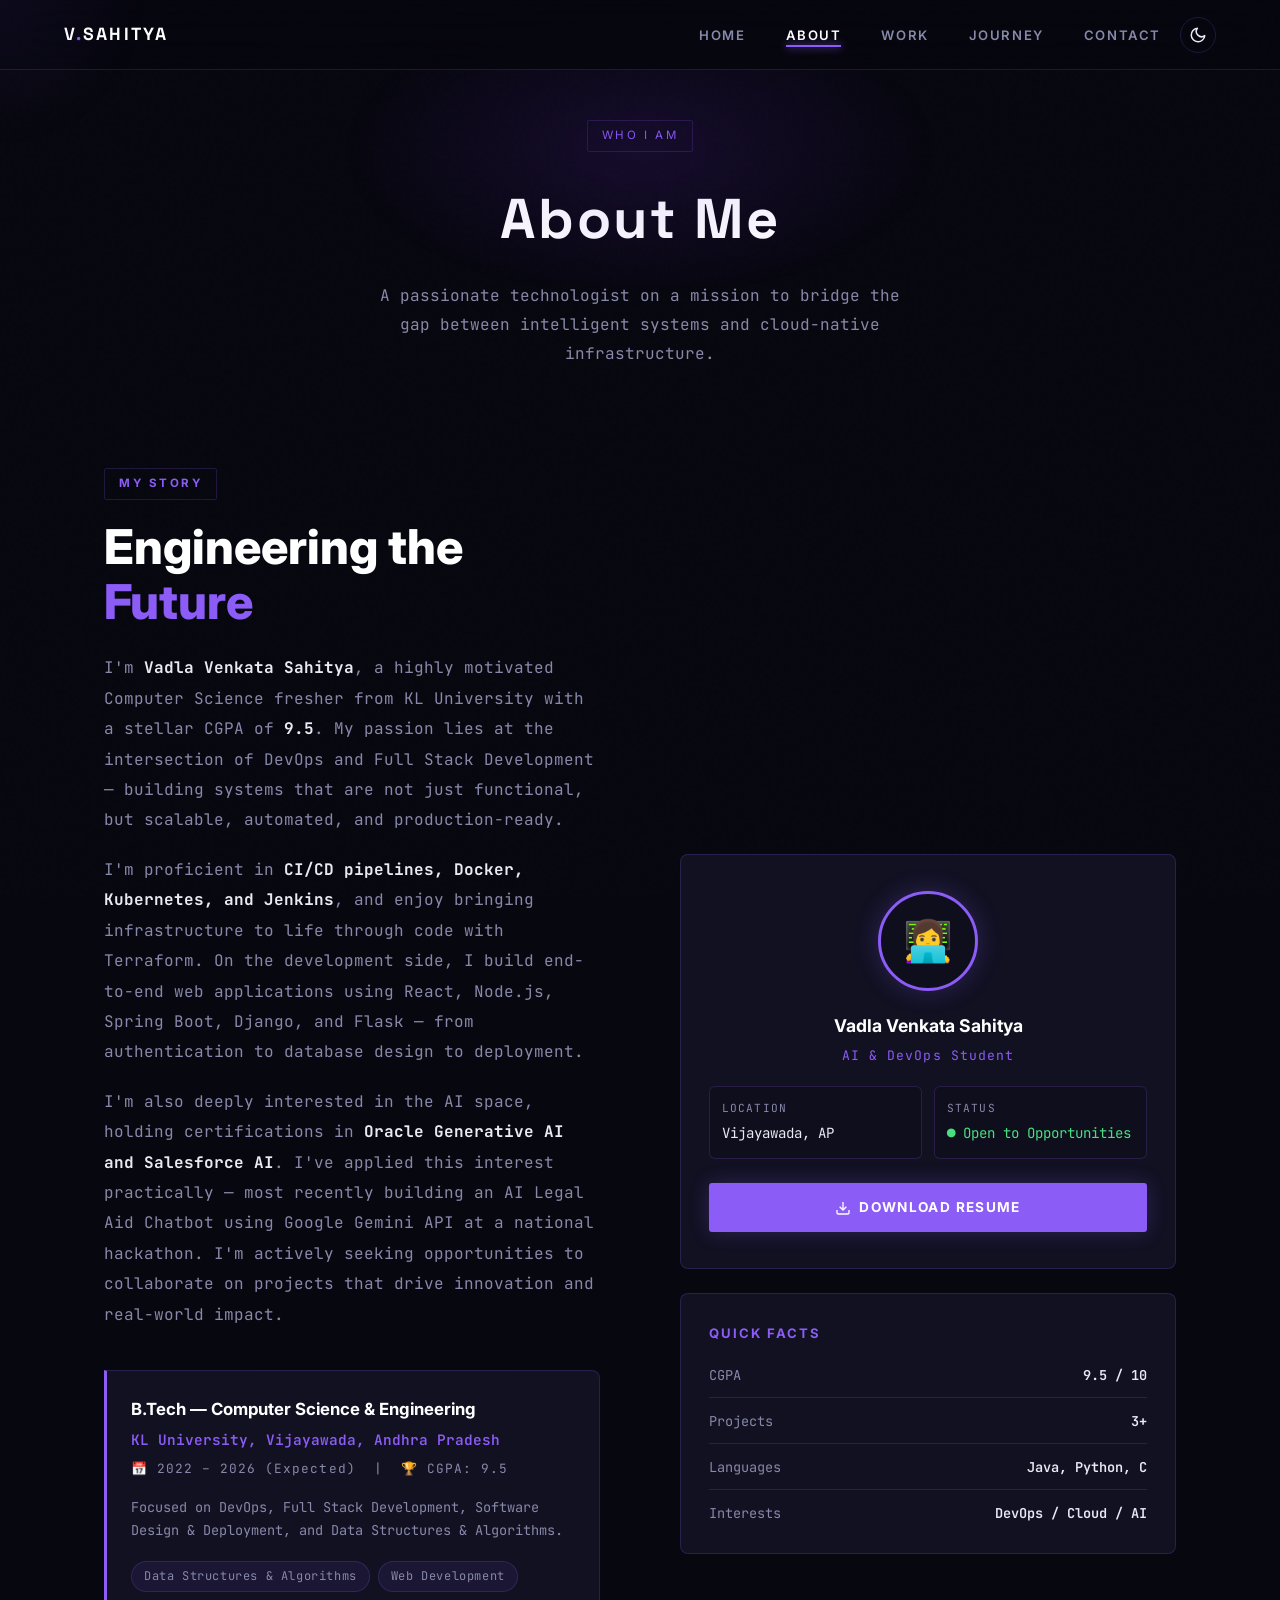
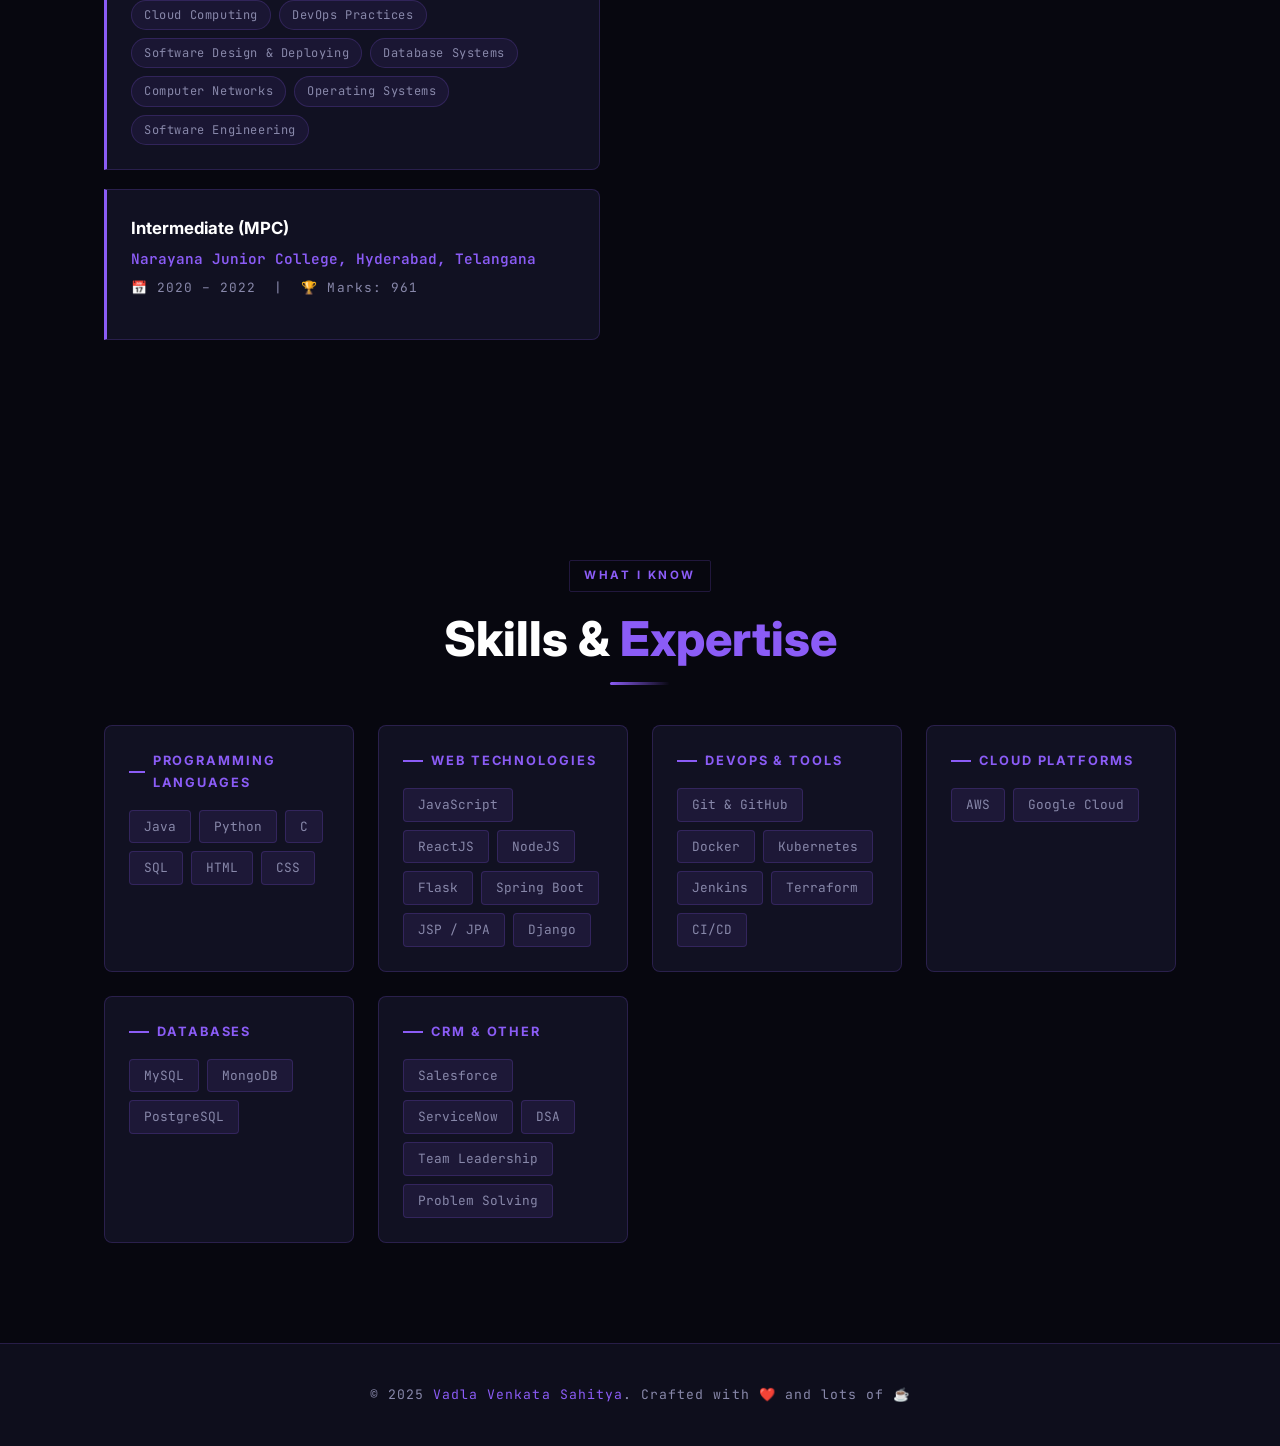
==== commit 50b0f69e: "Fixed Default Theme" ====
--- a/portfolio/about.html
+++ b/portfolio/about.html
@@ -1,5 +1,5 @@
 <!DOCTYPE html>
-<html lang="en">
+<html lang="en" data-theme="dark">
 <head>
   <meta charset="UTF-8" />
   <meta name="viewport" content="width=device-width, initial-scale=1.0" />
